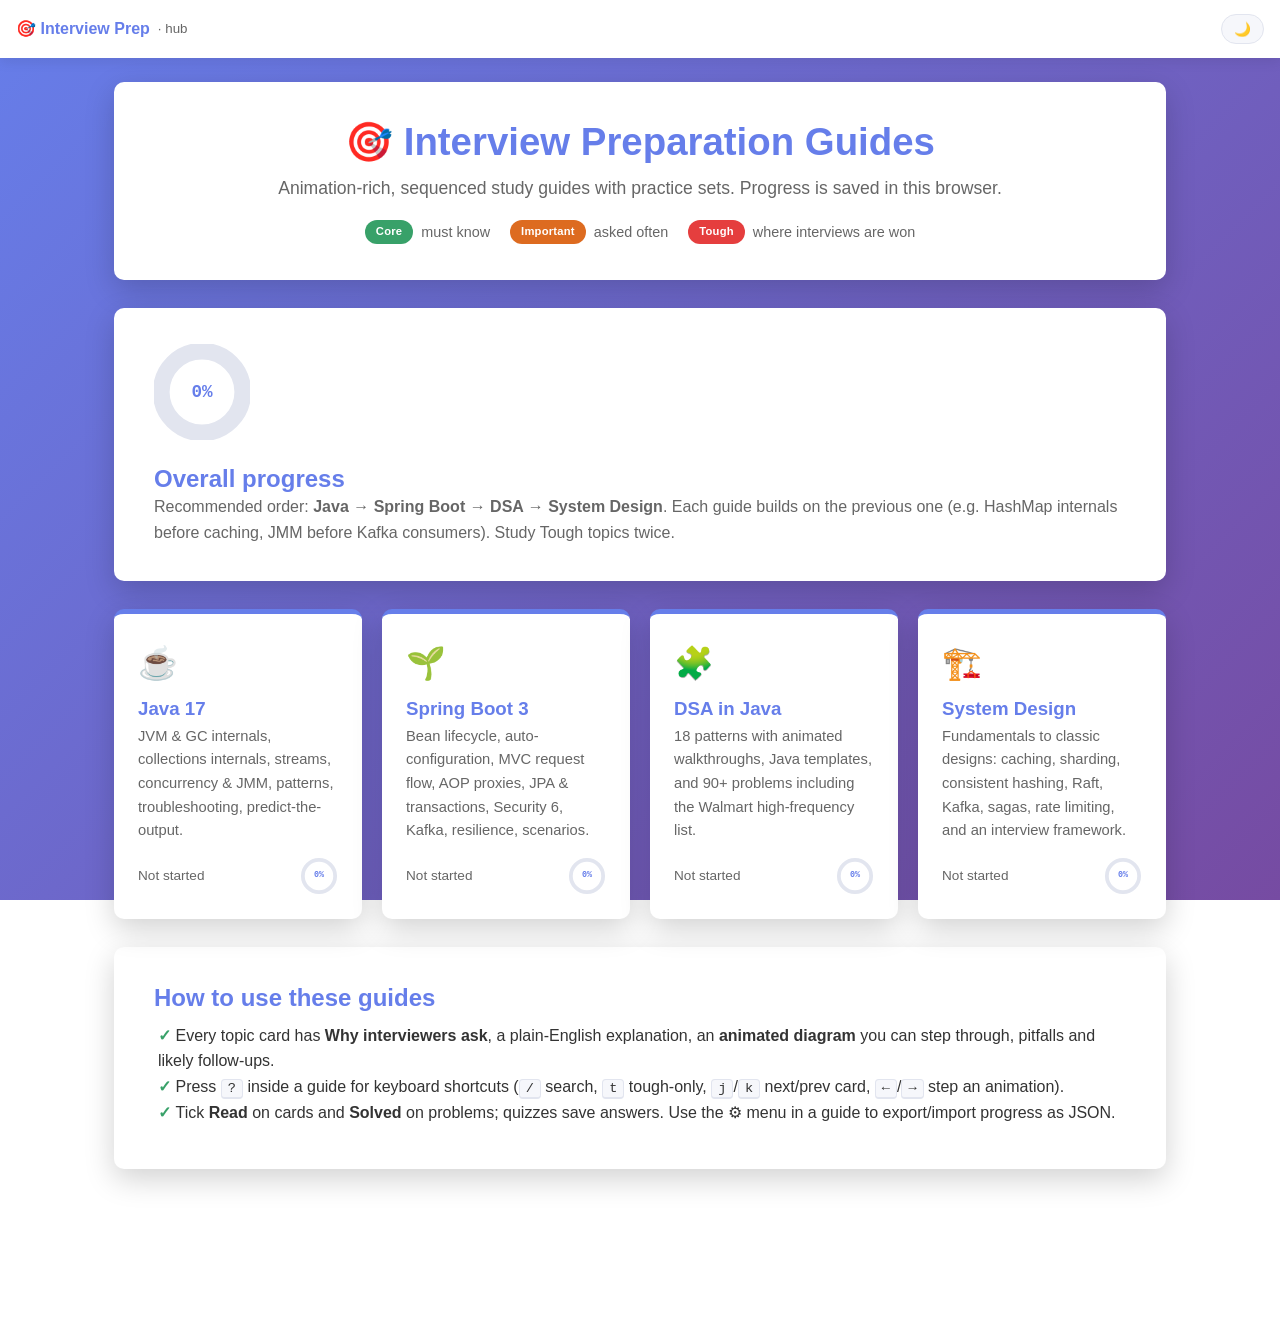
==== index.html @ 769eff04 "Add guide engine, design system, hub and Java skeleton Co-Authored-By: Claude Fable 5 <noreply@anthr" ====
<!DOCTYPE html>
<html lang="en">
<head>
<meta charset="UTF-8">
<meta name="viewport" content="width=device-width, initial-scale=1.0">
<title>Interview Prep Guides — Java · Spring Boot · DSA · System Design</title>
<link rel="icon" href="data:image/svg+xml,<svg xmlns='http://www.w3.org/2000/svg' viewBox='0 0 100 100'><text y='.9em' font-size='90'>🎯</text></svg>">
<link rel="stylesheet" href="assets/guide.css">
</head>
<body class="hub">
<header class="topbar">
  <a class="brand" href="index.html">🎯 Interview Prep <small>· hub</small></a>
  <span class="spacer"></span>
  <button id="theme-btn" class="tb-btn" type="button" aria-label="Toggle dark mode">🌙</button>
</header>

<main class="container">
  <header class="hero">
    <h1>🎯 Interview Preparation Guides</h1>
    <p>Animation-rich, sequenced study guides with practice sets. Progress is saved in this browser.</p>
    <div class="hero-meta">
      <span class="legend"><span class="badge badge-core">Core</span> must know</span>
      <span class="legend"><span class="badge badge-important">Important</span> asked often</span>
      <span class="legend"><span class="badge badge-tough">Tough</span> where interviews are won</span>
    </div>
  </header>

  <section class="panel">
    <div class="hub-overall">
      <div class="ring-wrap lg" id="overall"></div>
      <div>
        <h2 style="color:var(--brand)">Overall progress</h2>
        <p style="color:var(--muted)">Recommended order: <b>Java → Spring Boot → DSA → System Design</b>. Each guide builds on the previous one (e.g. HashMap internals before caching, JMM before Kafka consumers). Study Tough topics twice.</p>
      </div>
    </div>
  </section>

  <div class="hub-grid">
    <a class="hub-card" href="java.html" data-guide="java">
      <div class="icon">☕</div>
      <h3>Java 17</h3>
      <p>JVM &amp; GC internals, collections internals, streams, concurrency &amp; JMM, patterns, troubleshooting, predict-the-output.</p>
      <div class="hub-foot"><span class="stat">Not started</span><span class="ring-wrap"></span></div>
    </a>
    <a class="hub-card" href="spring-boot.html" data-guide="spring-boot">
      <div class="icon">🌱</div>
      <h3>Spring Boot 3</h3>
      <p>Bean lifecycle, auto-configuration, MVC request flow, AOP proxies, JPA &amp; transactions, Security 6, Kafka, resilience, scenarios.</p>
      <div class="hub-foot"><span class="stat">Not started</span><span class="ring-wrap"></span></div>
    </a>
    <a class="hub-card" href="dsa.html" data-guide="dsa">
      <div class="icon">🧩</div>
      <h3>DSA in Java</h3>
      <p>18 patterns with animated walkthroughs, Java templates, and 90+ problems including the Walmart high-frequency list.</p>
      <div class="hub-foot"><span class="stat">Not started</span><span class="ring-wrap"></span></div>
    </a>
    <a class="hub-card" href="system-design.html" data-guide="system-design">
      <div class="icon">🏗️</div>
      <h3>System Design</h3>
      <p>Fundamentals to classic designs: caching, sharding, consistent hashing, Raft, Kafka, sagas, rate limiting, and an interview framework.</p>
      <div class="hub-foot"><span class="stat">Not started</span><span class="ring-wrap"></span></div>
    </a>
  </div>

  <section class="panel" style="margin-top:28px">
    <h2 style="color:var(--brand);margin-bottom:10px">How to use these guides</h2>
    <ul class="pro-list">
      <li>Every topic card has <b>Why interviewers ask</b>, a plain-English explanation, an <b>animated diagram</b> you can step through, pitfalls and likely follow-ups.</li>
      <li>Press <kbd>?</kbd> inside a guide for keyboard shortcuts (<kbd>/</kbd> search, <kbd>t</kbd> tough-only, <kbd>j</kbd>/<kbd>k</kbd> next/prev card, <kbd>←</kbd>/<kbd>→</kbd> step an animation).</li>
      <li>Tick <b>Read</b> on cards and <b>Solved</b> on problems; quizzes save answers. Use the ⚙ menu in a guide to export/import progress as JSON.</li>
    </ul>
  </section>
</main>

<footer class="foot"><p>Built for focused interview prep · pure HTML/CSS/JS · no tracking</p></footer>
<script src="assets/highlight.js"></script>
<script src="assets/guide.js"></script>
</body>
</html>
---- assets/guide.css ----
/* ==========================================================================
   Interview Prep Guides — shared design system
   Tokens → layout → components → animation fx → dark mode → print
   ========================================================================== */

:root {
  --brand: #667eea;
  --brand2: #764ba2;
  --brand-soft: #f8f9ff;
  --brand-soft2: #eef0ff;
  --bg-grad: linear-gradient(135deg, #667eea 0%, #764ba2 100%);
  --card: #ffffff;
  --card-alt: #f6f7fb;
  --text: #333333;
  --muted: #666666;
  --rule: #e2e5ef;
  --code-bg: #1e1e2e;
  --code-text: #e6e6f0;
  --tough: #e53e3e;
  --tough-soft: #fff5f5;
  --important: #dd6b20;
  --important-soft: #fffaf0;
  --core: #38a169;
  --core-soft: #f0fff4;
  --info: #17a2b8;
  --info-soft: #e8f4f8;
  --warn: #b7791f;
  --warn-soft: #fffbea;
  --shadow: 0 10px 30px rgba(0, 0, 0, 0.18);
  --shadow-sm: 0 4px 12px rgba(0, 0, 0, 0.08);
  --radius: 10px;
  --sidebar-w: 270px;
  --topbar-h: 58px;
  --anim-ms: 350ms;
  --font: 'Segoe UI', -apple-system, BlinkMacSystemFont, Tahoma, Geneva, Verdana, sans-serif;
  --mono: 'JetBrains Mono', 'SF Mono', Menlo, Consolas, monospace;
}

html[data-theme="dark"] {
  --brand-soft: #262a40;
  --brand-soft2: #2d3150;
  --bg-grad: linear-gradient(135deg, #2b2f5a 0%, #3a2452 100%);
  --card: #1f2233;
  --card-alt: #262a3d;
  --text: #e6e6f0;
  --muted: #a8adc4;
  --rule: #363a52;
  --code-bg: #12131c;
  --tough-soft: #3a2224;
  --important-soft: #3a2d1e;
  --core-soft: #1e3328;
  --info-soft: #1d2f36;
  --warn-soft: #36301b;
  --shadow: 0 10px 30px rgba(0, 0, 0, 0.5);
  --shadow-sm: 0 4px 12px rgba(0, 0, 0, 0.35);
}

* { margin: 0; padding: 0; box-sizing: border-box; }
html { scroll-behavior: smooth; scroll-padding-top: calc(var(--topbar-h) + 16px); }
body {
  font-family: var(--font);
  background: var(--bg-grad);
  background-attachment: fixed;
  color: var(--text);
  line-height: 1.6;
  min-height: 100vh;
}
a { color: var(--brand); }
h1, h2, h3, h4 { line-height: 1.25; }
code, pre, kbd { font-family: var(--mono); }
button { font-family: inherit; cursor: pointer; }
:focus-visible { outline: 3px solid #ffc220; outline-offset: 2px; }

/* --------------------------------------------------------------------------
   Layout
   -------------------------------------------------------------------------- */
.topbar {
  position: fixed; inset: 0 0 auto 0; height: var(--topbar-h); z-index: 50;
  display: flex; align-items: center; gap: 10px; padding: 0 16px;
  background: var(--card); box-shadow: var(--shadow-sm);
}
.topbar .brand { display: flex; align-items: center; gap: 8px; font-weight: 700; color: var(--brand); text-decoration: none; white-space: nowrap; }
.topbar .brand small { color: var(--muted); font-weight: 500; }
.topbar .search { flex: 1; max-width: 420px; position: relative; }
.topbar .search input {
  width: 100%; padding: 8px 12px 8px 34px; border: 1px solid var(--rule); border-radius: 20px;
  background: var(--card-alt); color: var(--text); font-size: 0.95em;
}
.topbar .search::before { content: "🔍"; position: absolute; left: 11px; top: 7px; font-size: 0.9em; opacity: 0.7; }
.topbar .spacer { flex: 1; }
.tb-btn {
  border: 1px solid var(--rule); background: var(--card-alt); color: var(--text);
  padding: 6px 12px; border-radius: 20px; font-size: 0.85em; font-weight: 600; white-space: nowrap;
  transition: all .2s;
}
.tb-btn:hover { border-color: var(--brand); color: var(--brand); }
.tb-btn[aria-pressed="true"] { background: var(--brand); border-color: var(--brand); color: #fff; }
.tb-btn.tough[aria-pressed="true"] { background: var(--tough); border-color: var(--tough); }
.menu-btn { display: none; }

.sidebar {
  position: fixed; top: var(--topbar-h); left: 0; bottom: 0; width: var(--sidebar-w); z-index: 40;
  background: var(--card); border-right: 1px solid var(--rule); overflow-y: auto; padding: 16px 0 40px;
}
.toc h4 { padding: 6px 18px; font-size: .75em; letter-spacing: .08em; text-transform: uppercase; color: var(--muted); }
.toc ul { list-style: none; }
.toc > ul > li > a { font-weight: 600; }
.toc a {
  display: flex; align-items: center; gap: 8px; padding: 6px 18px; color: var(--text); text-decoration: none;
  font-size: .9em; border-left: 3px solid transparent; transition: all .15s;
}
.toc ul ul a { padding-left: 32px; font-size: .84em; color: var(--muted); }
.toc a:hover { background: var(--brand-soft); color: var(--brand); }
.toc a.active { border-left-color: var(--brand); color: var(--brand); background: var(--brand-soft); }
.toc a .dot { width: 7px; height: 7px; border-radius: 50%; background: var(--tough); flex: none; }
.toc a .tick { display: none; margin-left: auto; color: var(--core); font-size: .85em; }
.toc a.done .tick { display: inline; }
.toc a.done { text-decoration: line-through; opacity: .7; }

.container { max-width: 1100px; margin: 0 auto; padding: calc(var(--topbar-h) + 24px) 24px 60px; }
body.has-sidebar .container { margin-left: var(--sidebar-w); max-width: calc(1100px + var(--sidebar-w)); padding-left: 40px; }

header.hero, .section, .panel {
  background: var(--card); padding: 36px 40px; border-radius: var(--radius);
  margin-bottom: 28px; box-shadow: var(--shadow);
}
header.hero { text-align: center; }
header.hero h1 { color: var(--brand); font-size: 2.4em; margin-bottom: 8px; }
header.hero p { color: var(--muted); font-size: 1.1em; }
header.hero .hero-meta { display: flex; justify-content: center; gap: 20px; flex-wrap: wrap; margin-top: 18px; font-size: .9em; color: var(--muted); }
header.hero .legend { display: inline-flex; gap: 8px; align-items: center; }

.section > h2 { color: var(--brand); border-bottom: 3px solid var(--brand); padding-bottom: 12px; margin-bottom: 8px; font-size: 1.7em; display: flex; align-items: center; gap: 12px; flex-wrap: wrap; }
.section > h2 .count { margin-left: auto; font-size: .55em; font-weight: 500; color: var(--muted); }
.section > .intro { color: var(--muted); margin-bottom: 26px; font-size: 1.02em; }
.section-empty { display: none; color: var(--muted); font-style: italic; padding: 12px 0; }
.section.is-empty .section-empty { display: block; }

/* --------------------------------------------------------------------------
   Badges, notes, callouts, tables
   -------------------------------------------------------------------------- */
.badge { display: inline-block; padding: 3px 11px; border-radius: 20px; font-size: .78em; font-weight: 700; letter-spacing: .02em; white-space: nowrap; }
.badge-tough { background: var(--tough); color: #fff; }
.badge-important { background: var(--important); color: #fff; }
.badge-core { background: var(--core); color: #fff; }
.badge-concept { background: #e7f3ff; color: #0056b3; }
.badge-tool { background: #fff3cd; color: #856404; }
.badge-pattern { background: #e2e3e5; color: #383d41; }
.badge-code { background: #e9e3ff; color: #4b2ca3; }
.badge-easy { background: #d4f5e3; color: #1f7a4d; }
.badge-medium { background: #fdebc8; color: #8a5a00; }
.badge-hard { background: #fbd5d5; color: #b3261e; }
html[data-theme="dark"] .badge-concept { background: #1e3a5c; color: #9cc8ff; }
html[data-theme="dark"] .badge-tool { background: #4a3d12; color: #ffd870; }
html[data-theme="dark"] .badge-pattern { background: #3a3d45; color: #d0d3da; }
html[data-theme="dark"] .badge-code { background: #322a5a; color: #c9b8ff; }
html[data-theme="dark"] .badge-easy { background: #1e4030; color: #7fdcaa; }
html[data-theme="dark"] .badge-medium { background: #4a3a15; color: #ffcf70; }
html[data-theme="dark"] .badge-hard { background: #4a2020; color: #ff9a9a; }
.stars { color: #f6ad3c; letter-spacing: 1px; font-size: .85em; }
.stars .off { color: var(--rule); }

.example, .note, .why, .pitfalls, .followups, .explain {
  padding: 14px 16px; margin: 16px 0; border-radius: 6px; border-left: 4px solid var(--info); background: var(--info-soft);
}
.example strong { color: var(--info); }
.why { border-left-color: var(--brand2); background: var(--brand-soft); }
.why b { color: var(--brand2); }
.note-version { border-left-color: var(--warn); background: var(--warn-soft); }
.note-next { border-left-color: var(--core); background: var(--core-soft); }
.pitfalls { border-left-color: var(--tough); background: var(--tough-soft); }
.followups { border-left-color: var(--important); background: var(--important-soft); }
.pitfalls h4, .followups h4, .note h4 { margin-bottom: 6px; font-size: .95em; }
.pitfalls ul, .followups ul, .note ul, .example ul, .explanation ul { padding-left: 22px; margin: 6px 0; }
.explanation { color: var(--text); font-size: 1.03em; line-height: 1.75; margin: 12px 0; }
.explanation p + p { margin-top: 10px; }
.analogy { font-style: italic; color: var(--muted); }
.kv { display: grid; grid-template-columns: max-content 1fr; gap: 6px 14px; margin: 12px 0; font-size: .95em; }
.kv b { color: var(--brand); }

.pro-list, .con-list { list-style: none; padding-left: 4px; margin: 8px 0; }
.pro-list li::before { content: "✓ "; color: var(--core); font-weight: 700; }
.con-list li::before { content: "✗ "; color: var(--tough); font-weight: 700; }
.pros { color: var(--core); font-weight: 700; margin-top: 10px; }
.cons { color: var(--tough); font-weight: 700; margin-top: 10px; }

.tools-comparison { margin: 16px 0; overflow-x: auto; }
.tools-comparison table, table.cmp { width: 100%; border-collapse: collapse; font-size: .93em; }
.tools-comparison th, table.cmp th { background: var(--brand); color: #fff; padding: 10px 12px; text-align: left; font-weight: 600; }
.tools-comparison td, table.cmp td { padding: 9px 12px; border-bottom: 1px solid var(--rule); vertical-align: top; }
.tools-comparison tr:hover td, table.cmp tr:hover td { background: var(--brand-soft); }
table.cmp code, .tools-comparison code { font-size: .9em; background: var(--card-alt); padding: 1px 5px; border-radius: 3px; }

kbd { background: var(--card-alt); border: 1px solid var(--rule); border-bottom-width: 2px; border-radius: 4px; padding: 1px 6px; font-size: .85em; }
p code, li code, td code, .explanation code { background: var(--card-alt); padding: 1px 5px; border-radius: 3px; font-size: .9em; }

/* --------------------------------------------------------------------------
   Term card v2
   -------------------------------------------------------------------------- */
.term-card {
  margin-bottom: 18px; border-left: 4px solid var(--brand); background: var(--brand-soft);
  border-radius: 6px; transition: box-shadow .25s, background .25s;
}
.term-card:hover { box-shadow: 0 5px 15px rgba(102, 126, 234, .15); }
.term-card[data-level="tough"] { border-left: 5px solid var(--tough); }
.term-card[data-level="tough"] > .term-head { background: linear-gradient(90deg, var(--tough-soft), transparent 60%); }
.term-card[data-level="important"] { border-left-color: var(--important); }
.term-head {
  display: flex; align-items: center; gap: 10px; flex-wrap: wrap; padding: 16px 20px; cursor: pointer; user-select: none;
  border-radius: 0 6px 6px 0;
}
.term-head h3 { color: var(--brand); font-size: 1.15em; margin-right: auto; }
.term-card[data-level="tough"] .term-head h3 { color: var(--tough); }
.term-head .toggle { font-size: 1.2em; color: var(--brand); transition: transform var(--anim-ms); }
.term-card.open .term-head .toggle { transform: rotate(180deg); }
.term-head .done { display: inline-flex; align-items: center; gap: 5px; font-size: .8em; color: var(--muted); cursor: pointer; }
.term-body { max-height: 0; overflow: hidden; transition: max-height var(--anim-ms) ease; }
.term-card.open .term-body { overflow: visible; }
.term-body > .inner { padding: 4px 22px 22px; }
.term-card.is-hidden { display: none; }

/* --------------------------------------------------------------------------
   Code blocks + highlighting
   -------------------------------------------------------------------------- */
pre.code {
  position: relative; background: var(--code-bg); color: var(--code-text); padding: 16px 18px; border-radius: 8px;
  overflow-x: auto; font-size: .87em; line-height: 1.55; margin: 14px 0; tab-size: 4;
}
pre.code code { font-family: var(--mono); }
pre.code .copy {
  position: absolute; top: 8px; right: 8px; background: rgba(255, 255, 255, .1); color: #ccd; border: 0; border-radius: 4px;
  padding: 3px 9px; font-size: .78em; opacity: 0; transition: opacity .2s;
}
pre.code:hover .copy, pre.code .copy:focus { opacity: 1; }
pre.code .copy.ok { background: var(--core); color: #fff; }
.tk-kw { color: #c792ea; font-weight: 600; }
.tk-ty { color: #82aaff; }
.tk-str { color: #c3e88d; }
.tk-cm { color: #7a7f9a; font-style: italic; }
.tk-an { color: #ffcb6b; }
.tk-num { color: #f78c6c; }
.tk-fn { color: #82d9f5; }
pre.code mark { background: #4b3a13; color: #ffd166; padding: 0 3px; border-radius: 2px; }
pre.code .ln { display: block; padding: 0 6px; margin: 0 -6px; border-left: 3px solid transparent; transition: background .25s; }
pre.code .ln.is-active { background: rgba(102, 126, 234, .25); border-left-color: var(--brand); }
pre.code .ln.is-dim { opacity: .45; }

/* --------------------------------------------------------------------------
   Animation figure
   -------------------------------------------------------------------------- */
.anim { margin: 18px 0; background: var(--card-alt); border: 1px solid var(--rule); border-radius: 8px; overflow: hidden; }
.anim:focus-within, .anim:focus { border-color: var(--brand); }
.anim svg { display: block; width: 100%; height: auto; max-height: 460px; }
.anim svg text { font-family: var(--font); fill: var(--text); }
.anim svg .lbl-light { fill: #fff; }
.anim svg .lbl-muted { fill: var(--muted); }
.anim svg .box { fill: var(--brand); stroke: none; }
.anim svg .box2 { fill: var(--brand2); }
.anim svg .box-ok { fill: #28a745; }
.anim svg .box-bad { fill: #dc3545; }
.anim svg .box-warn { fill: #f0ad1e; }
.anim svg .box-off { fill: #bfc4d6; }
.anim svg .wire { stroke: var(--muted); stroke-width: 2; fill: none; }
.anim svg .wire-ok { stroke: #28a745; stroke-width: 2.5; fill: none; }
.anim svg .wire-bad { stroke: #dc3545; stroke-width: 2.5; fill: none; }
.anim svg .wire-brand { stroke: var(--brand); stroke-width: 2.5; fill: none; }
.anim svg .cell { fill: var(--card); stroke: var(--muted); stroke-width: 1.5; }
.anim svg .cell-hi { fill: #ffe9a8; stroke: #d9a300; stroke-width: 2; }
.anim svg .cell-ok { fill: #c9f2d9; stroke: #28a745; stroke-width: 2; }
.anim svg .cell-bad { fill: #f9d0d0; stroke: #dc3545; stroke-width: 2; }
html[data-theme="dark"] .anim svg .cell-hi { fill: #5a4a10; }
html[data-theme="dark"] .anim svg .cell-ok { fill: #1f4a30; }
html[data-theme="dark"] .anim svg .cell-bad { fill: #4a2020; }

.anim [data-step] { transition: opacity var(--anim-ms) ease, transform var(--anim-ms) ease; }
.anim [data-step].is-off { opacity: 0; pointer-events: none; }
.anim [data-step].is-on { opacity: 1; }
.anim [data-fx="slide-x"].is-off { transform: translateX(-24px); }
.anim [data-fx="slide-y"].is-off { transform: translateY(-16px); }
.anim [data-fx="pulse"].is-on { animation: anim-pulse .9s ease-in-out 2; transform-box: fill-box; transform-origin: center; }
.anim [data-fx="highlight"].is-on { animation: anim-flash 1.2s ease-in-out 1; }
.anim [data-fx="draw"] { stroke-dasharray: 1000; stroke-dashoffset: 1000; transition: stroke-dashoffset .8s ease, opacity .1s; }
.anim [data-fx="draw"].is-on { stroke-dashoffset: 0; }
.anim [data-move] { transition: transform .55s cubic-bezier(.4, 0, .2, 1); }
@keyframes anim-pulse { 0%, 100% { transform: scale(1); } 50% { transform: scale(1.08); } }
@keyframes anim-flash { 0%, 100% { filter: none; } 30%, 70% { filter: drop-shadow(0 0 8px #ffc220); } }

.anim-captions { padding: 10px 16px 4px; min-height: 44px; font-size: .95em; }
.anim-captions p { display: none; margin: 0; }
.anim-captions p.is-on { display: block; animation: cap-in .3s ease; }
@keyframes cap-in { from { opacity: 0; transform: translateY(4px); } to { opacity: 1; transform: none; } }
.anim-controls { display: flex; align-items: center; gap: 6px; padding: 8px 12px 12px; flex-wrap: wrap; }
.anim-controls button {
  border: 1px solid var(--rule); background: var(--card); color: var(--text); border-radius: 6px; padding: 4px 10px; font-size: .9em;
  transition: all .15s;
}
.anim-controls button:hover { border-color: var(--brand); color: var(--brand); }
.anim-controls button.play { background: var(--brand); color: #fff; border-color: var(--brand); min-width: 60px; }
.anim-controls .stepinfo { font-size: .8em; color: var(--muted); margin-left: auto; font-family: var(--mono); }
.anim-controls select { border: 1px solid var(--rule); background: var(--card); color: var(--text); border-radius: 6px; padding: 3px 6px; font-size: .85em; }
.anim-controls .bar { flex-basis: 100%; height: 4px; background: var(--rule); border-radius: 2px; overflow: hidden; }
.anim-controls .bar i { display: block; height: 100%; background: var(--brand); width: 0; transition: width .3s; }
.anim-title { padding: 10px 16px 0; font-weight: 600; color: var(--brand); font-size: .9em; }

/* --------------------------------------------------------------------------
   Code walkthrough
   -------------------------------------------------------------------------- */
.walk { margin: 18px 0; border: 1px solid var(--rule); border-radius: 8px; background: var(--card-alt); overflow: hidden; }
.walk-grid { display: grid; grid-template-columns: minmax(0, 3fr) minmax(200px, 2fr); gap: 0; }
.walk-grid.no-state { grid-template-columns: 1fr; }
.walk pre.code { margin: 0; border-radius: 0; max-height: 440px; overflow: auto; }
.walk-state { padding: 14px; border-left: 1px solid var(--rule); font-size: .85em; overflow: auto; }
.walk-state h5 { font-size: .75em; text-transform: uppercase; letter-spacing: .08em; color: var(--muted); margin: 6px 0 4px; }
.walk-state .stack { display: flex; flex-direction: column-reverse; gap: 3px; }
.walk-state .stack span, .walk-state .heap span { display: inline-block; background: var(--card); border: 1px solid var(--rule); border-radius: 4px; padding: 3px 8px; font-family: var(--mono); }
.walk-state .stack span:last-child { border-color: var(--brand); background: var(--brand-soft); }
.walk-state .heap { display: flex; flex-wrap: wrap; gap: 5px; }
.walk-state .heap span b { color: var(--brand); font-weight: 600; }
.walk-state .heap span.changed { animation: chip-pulse .8s ease; border-color: var(--important); }
@keyframes chip-pulse { 0% { background: var(--important-soft); transform: scale(1.06); } 100% { background: var(--card); transform: none; } }
.walk-state table.grid { border-collapse: collapse; margin-top: 4px; }
.walk-state table.grid td { border: 1px solid var(--rule); min-width: 26px; height: 26px; text-align: center; font-family: var(--mono); font-size: .85em; }
.walk-state table.grid td.hi { background: #ffe9a8; color: #333; font-weight: 700; }
.walk-state table.grid td.ok { background: #c9f2d9; color: #333; }
.walk-state .msg { color: var(--muted); font-style: italic; }
.walk-steps { display: none; }
.walk .anim-captions { border-top: 1px solid var(--rule); }

/* --------------------------------------------------------------------------
   Quiz
   -------------------------------------------------------------------------- */
.quiz { margin: 26px 0 8px; padding: 22px 24px; background: var(--card-alt); border: 1px solid var(--rule); border-radius: var(--radius); }
.quiz-head { display: flex; align-items: center; gap: 12px; flex-wrap: wrap; margin-bottom: 14px; }
.quiz-head h3 { color: var(--brand); font-size: 1.15em; margin-right: auto; }
.score { font-family: var(--mono); font-size: .85em; background: var(--brand); color: #fff; padding: 3px 10px; border-radius: 12px; }
.q { padding: 14px 0; border-top: 1px solid var(--rule); }
.q-text { font-weight: 600; margin-bottom: 8px; }
.q label { display: flex; gap: 10px; align-items: flex-start; padding: 7px 10px; border-radius: 6px; cursor: pointer; transition: background .15s; margin: 2px 0; }
.q label:hover { background: var(--brand-soft); }
.q input { margin-top: 5px; }
.q.locked label { cursor: default; }
.q label.is-correct { background: var(--core-soft); outline: 2px solid var(--core); animation: pop .35s ease; }
.q label.is-wrong { background: var(--tough-soft); outline: 2px solid var(--tough); animation: shake .4s ease; }
.q-explain { display: none; margin-top: 10px; padding: 12px 14px; background: var(--card); border-left: 4px solid var(--core); border-radius: 6px; font-size: .95em; }
.q.locked .q-explain { display: block; animation: cap-in .3s ease; }
@keyframes pop { 0% { transform: scale(.97); } 60% { transform: scale(1.02); } 100% { transform: none; } }
@keyframes shake { 0%, 100% { transform: translateX(0); } 25% { transform: translateX(-5px); } 75% { transform: translateX(5px); } }
.quiz-foot { display: flex; align-items: center; gap: 12px; margin-top: 12px; }
.btn { border: 1px solid var(--brand); background: transparent; color: var(--brand); padding: 6px 14px; border-radius: 20px; font-size: .85em; font-weight: 600; transition: all .15s; }
.btn:hover { background: var(--brand); color: #fff; }
.btn.solid { background: var(--brand); color: #fff; }

/* --------------------------------------------------------------------------
   Problem card
   -------------------------------------------------------------------------- */
.problem { margin-bottom: 18px; border: 1px solid var(--rule); border-left: 4px solid var(--brand2); border-radius: 6px; background: var(--card); }
.problem[data-level="tough"], .problem[data-diff="hard"] { border-left-color: var(--tough); }
.problem > header { display: flex; align-items: center; gap: 10px; flex-wrap: wrap; padding: 14px 18px; cursor: pointer; }
.problem > header h4 { font-size: 1.05em; color: var(--brand2); margin-right: auto; }
.problem > header .hifreq { color: #f6ad3c; font-size: .9em; }
.problem > header .toggle { color: var(--muted); transition: transform var(--anim-ms); }
.problem.open > header .toggle { transform: rotate(180deg); }
.problem .pbody { display: none; padding: 0 18px 18px; }
.problem.open .pbody { display: block; animation: cap-in .25s ease; }
.problem .meta { display: flex; gap: 14px; flex-wrap: wrap; font-size: .85em; color: var(--muted); margin: 8px 0 12px; }
.problem .meta b { color: var(--text); }
.problem .lc { font-size: .85em; }
.problem details { margin: 8px 0; border: 1px solid var(--rule); border-radius: 6px; background: var(--card-alt); }
.problem details summary { padding: 8px 12px; cursor: pointer; font-weight: 600; color: var(--brand); list-style: none; }
.problem details summary::before { content: "▸ "; }
.problem details[open] summary::before { content: "▾ "; }
.problem details > div { padding: 4px 14px 12px; }
.problem details.solution summary { color: var(--core); }
.problem .done { display: inline-flex; gap: 5px; align-items: center; font-size: .85em; color: var(--muted); }
.problem.is-hidden { display: none; }

/* --------------------------------------------------------------------------
   Progress ring, reveal, misc UI
   -------------------------------------------------------------------------- */
.ring { width: 38px; height: 38px; transform: rotate(-90deg); }
.ring circle { fill: none; stroke-width: 4; }
.ring .track { stroke: var(--rule); }
.ring .fill { stroke: var(--brand); stroke-linecap: round; transition: stroke-dashoffset .8s ease; }
.ring-wrap { position: relative; display: inline-flex; align-items: center; justify-content: center; }
.ring-wrap .pct { position: absolute; font-size: .62em; font-weight: 700; color: var(--brand); font-family: var(--mono); }
.ring-wrap.lg .ring { width: 96px; height: 96px; }
.ring-wrap.lg .ring circle { stroke-width: 7; }
.ring-wrap.lg .pct { font-size: 1.1em; }

.reveal { opacity: 0; transform: translateY(16px); transition: opacity .5s ease, transform .5s ease; }
.reveal.in { opacity: 1; transform: none; }
.badge-tough.flash { animation: badge-pulse .9s ease 1; }
@keyframes badge-pulse { 0%, 100% { transform: scale(1); } 50% { transform: scale(1.18); box-shadow: 0 0 0 6px rgba(229, 62, 62, .25); } }

.back-to-top {
  position: fixed; bottom: 22px; right: 22px; width: 46px; height: 46px; border-radius: 50%; background: var(--brand); color: #fff;
  display: none; align-items: center; justify-content: center; font-size: 1.3em; box-shadow: var(--shadow-sm); z-index: 45; border: 0;
  transition: transform .2s, background .2s;
}
.back-to-top.show { display: flex; }
.back-to-top:hover { background: var(--brand2); transform: translateY(-4px); }

.filter-chips { display: flex; gap: 8px; flex-wrap: wrap; margin: 4px 0 0; }
.chip { border: 1px solid var(--rule); background: var(--card); color: var(--muted); padding: 4px 12px; border-radius: 20px; font-size: .8em; font-weight: 600; }
.chip[aria-pressed="true"] { background: var(--brand); color: #fff; border-color: var(--brand); }
.chip[data-level="tough"][aria-pressed="true"] { background: var(--tough); border-color: var(--tough); }

.shortcuts-sheet { position: fixed; inset: 0; background: rgba(0, 0, 0, .55); z-index: 100; display: none; align-items: center; justify-content: center; }
.shortcuts-sheet.show { display: flex; }
.shortcuts-sheet .panel { max-width: 420px; width: 92%; margin: 0; }
.shortcuts-sheet table { width: 100%; border-collapse: collapse; }
.shortcuts-sheet td { padding: 6px 4px; border-bottom: 1px solid var(--rule); }

.settings-menu { position: relative; }
.settings-menu .dropdown { display: none; position: absolute; right: 0; top: 40px; background: var(--card); border: 1px solid var(--rule); border-radius: 8px; box-shadow: var(--shadow); min-width: 200px; padding: 6px; z-index: 60; }
.settings-menu.open .dropdown { display: block; }
.settings-menu .dropdown button { display: block; width: 100%; text-align: left; background: none; border: 0; padding: 8px 10px; border-radius: 6px; color: var(--text); font-size: .9em; }
.settings-menu .dropdown button:hover { background: var(--brand-soft); }

.tabs { display: flex; gap: 6px; border-bottom: 2px solid var(--rule); margin-bottom: 18px; flex-wrap: wrap; }
.tabs button { background: none; border: 0; padding: 10px 16px; font-weight: 600; color: var(--muted); border-bottom: 3px solid transparent; margin-bottom: -2px; }
.tabs button[aria-selected="true"] { color: var(--brand); border-bottom-color: var(--brand); }
.tab-panel { display: none; }
.tab-panel.active { display: block; }

.timeline { list-style: none; border-left: 3px solid var(--brand); margin: 14px 0 14px 8px; padding-left: 20px; }
.timeline li { position: relative; margin-bottom: 12px; }
.timeline li::before { content: ""; position: absolute; left: -27px; top: 6px; width: 11px; height: 11px; border-radius: 50%; background: var(--brand); border: 2px solid var(--card); }
.timeline li b { color: var(--brand); }

.grid-2 { display: grid; grid-template-columns: 1fr 1fr; gap: 16px; }
.grid-3 { display: grid; grid-template-columns: repeat(3, 1fr); gap: 16px; }
.mini { background: var(--card-alt); border: 1px solid var(--rule); border-radius: 8px; padding: 14px 16px; }
.mini h4 { color: var(--brand); margin-bottom: 6px; }

footer.foot { text-align: center; padding: 20px; color: #fff; opacity: .9; }
footer.foot a { color: #fff; }

/* --------------------------------------------------------------------------
   Hub (index)
   -------------------------------------------------------------------------- */
.hub-grid { display: grid; grid-template-columns: repeat(auto-fit, minmax(240px, 1fr)); gap: 20px; }
.hub-card { display: block; text-decoration: none; color: var(--text); background: var(--card); border-radius: var(--radius); padding: 24px; box-shadow: var(--shadow); transition: transform .2s, box-shadow .2s; border-top: 5px solid var(--brand); }
.hub-card:hover { transform: translateY(-4px); }
.hub-card .icon { font-size: 2em; }
.hub-card h3 { color: var(--brand); margin: 8px 0 4px; }
.hub-card p { color: var(--muted); font-size: .92em; min-height: 3.6em; }
.hub-card .hub-foot { display: flex; align-items: center; justify-content: space-between; margin-top: 14px; font-size: .85em; color: var(--muted); }
.hub-overall { display: flex; align-items: center; gap: 24px; flex-wrap: wrap; }

/* --------------------------------------------------------------------------
   Responsive
   -------------------------------------------------------------------------- */
@media (max-width: 960px) {
  .sidebar { transform: translateX(-100%); transition: transform .25s; box-shadow: var(--shadow); }
  body.sidebar-open .sidebar { transform: none; }
  body.has-sidebar .container { margin-left: 0; padding-left: 16px; max-width: 1100px; }
  .menu-btn { display: inline-block; }
  .topbar .search { max-width: none; }
  .walk-grid { grid-template-columns: 1fr; }
  .walk-state { border-left: 0; border-top: 1px solid var(--rule); }
  .grid-2, .grid-3 { grid-template-columns: 1fr; }
}
@media (max-width: 640px) {
  .container { padding-left: 10px; padding-right: 10px; }
  header.hero, .section, .panel { padding: 20px 16px; }
  header.hero h1 { font-size: 1.7em; }
  .term-head { padding: 12px 14px; }
  .term-body > .inner { padding: 4px 14px 16px; }
  .topbar .brand small, .tb-btn .txt { display: none; }
  .tools-comparison { font-size: .85em; }
}

/* --------------------------------------------------------------------------
   Reduced motion
   -------------------------------------------------------------------------- */
@media (prefers-reduced-motion: reduce) {
  html { scroll-behavior: auto; }
  *, *::before, *::after { animation-duration: 0s !important; transition-duration: 0s !important; }
  .reveal { opacity: 1; transform: none; }
}
html[data-motion="reduce"] *, html[data-motion="reduce"] *::before, html[data-motion="reduce"] *::after { animation-duration: 0s !important; transition-duration: 0s !important; }

/* --------------------------------------------------------------------------
   Print
   -------------------------------------------------------------------------- */
@media print {
  body { background: #fff; color: #000; }
  .topbar, .sidebar, .back-to-top, .anim-controls, .copy, .filter-chips, .quiz-foot, .shortcuts-sheet, .term-head .done, .problem .done { display: none !important; }
  body.has-sidebar .container { margin-left: 0; padding-top: 0; }
  header.hero, .section, .panel { box-shadow: none; border: 1px solid #ccc; break-inside: avoid; }
  .term-card, .problem, .q { break-inside: avoid; }
  .term-card.is-hidden, .problem.is-hidden { display: block !important; }
  .term-body { max-height: none !important; overflow: visible !important; }
  .problem .pbody { display: block !important; }
  .problem details { display: block; } .problem details > div { display: block; }
  .anim [data-step] { opacity: 1 !important; transform: none !important; }
  .anim [data-step].print-hide { display: none; }
  .anim-captions p { display: block !important; }
  .q-explain { display: block !important; }
  .q label { page-break-inside: avoid; }
  .q label.answer { outline: 2px solid #38a169; }
  .reveal { opacity: 1; transform: none; }
  pre.code { white-space: pre-wrap; word-break: break-word; background: #f4f4f8; color: #111; border: 1px solid #ccc; }
  .tk-kw { color: #7a1fa2; } .tk-ty { color: #1a55c4; } .tk-str { color: #2e7d32; } .tk-cm { color: #777; } .tk-an { color: #b26a00; } .tk-num { color: #c2410c; }
}
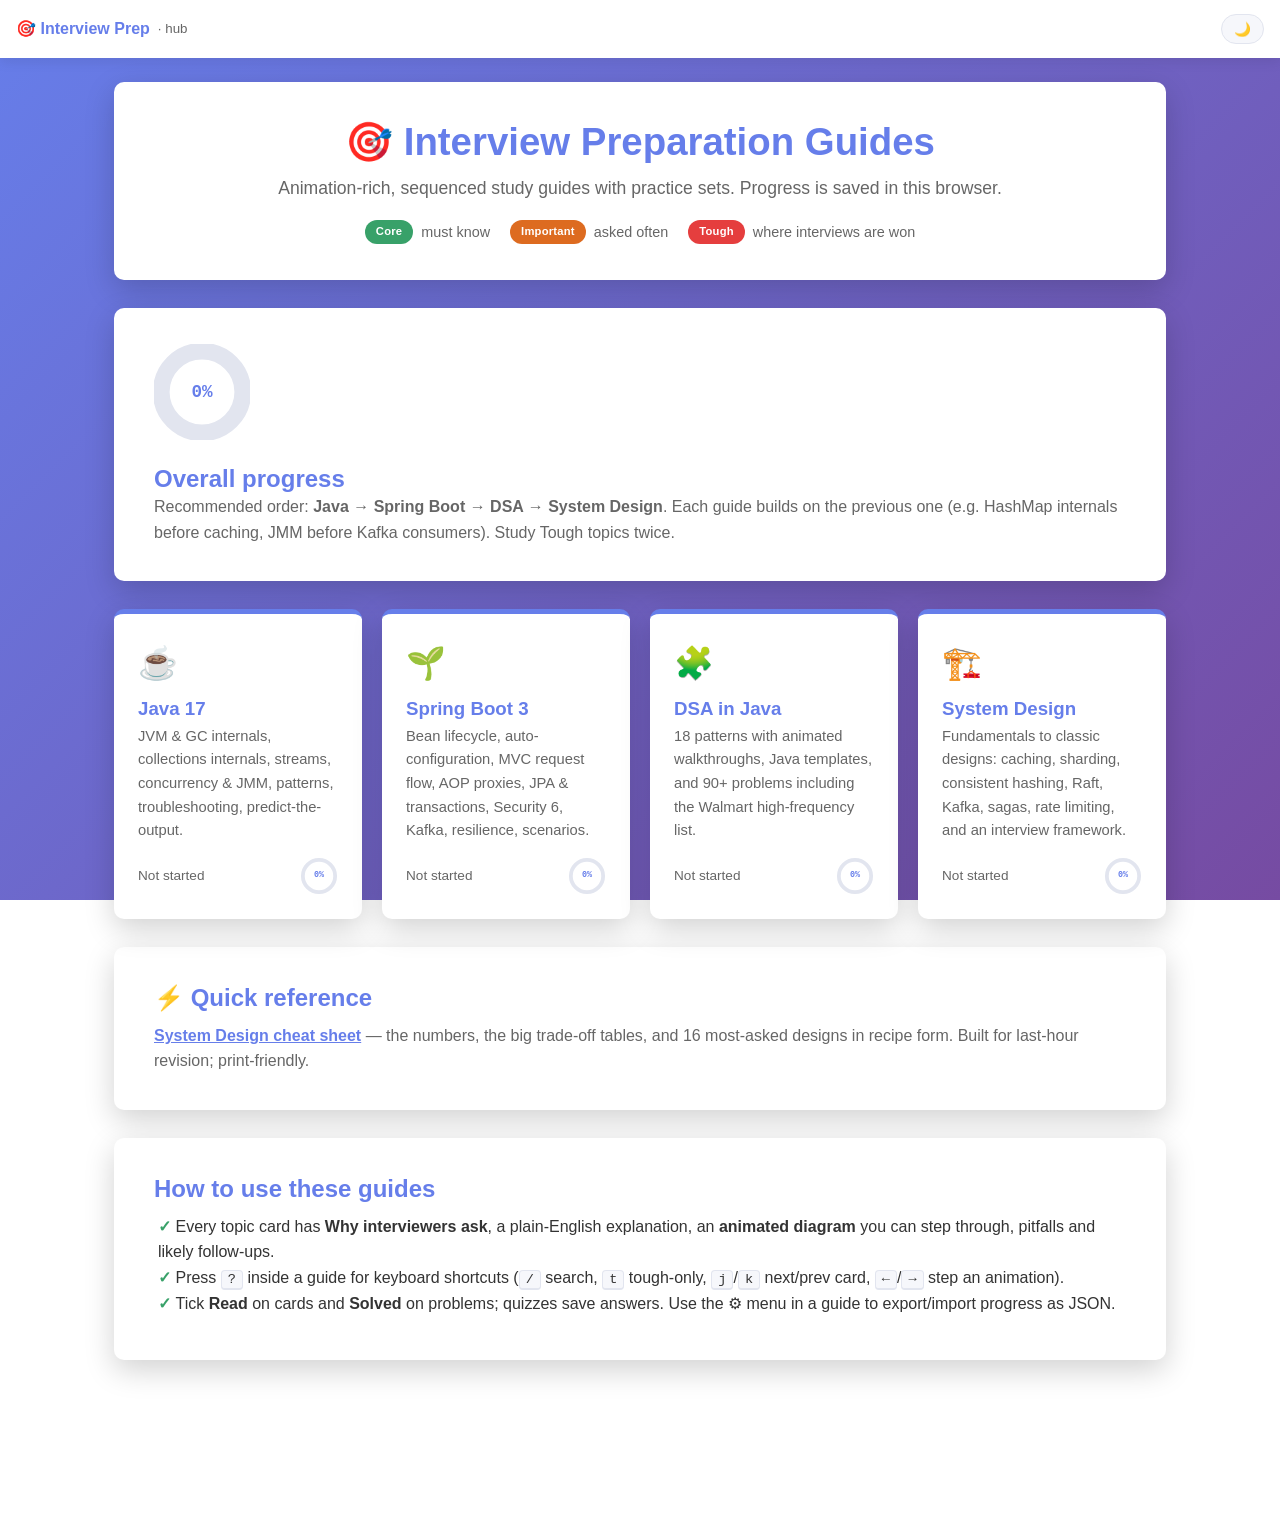
==== commit ad4a54fe: "Add System Design quick-reference cheat sheet - system-design-quickref.html: latency/capacity number" ====
--- a/index.html
+++ b/index.html
@@ -63,6 +63,11 @@
   </div>
 
   <section class="panel" style="margin-top:28px">
+    <h2 style="color:var(--brand);margin-bottom:10px">⚡ Quick reference</h2>
+    <p style="color:var(--muted)"><a href="system-design-quickref.html"><b>System Design cheat sheet</b></a> — the numbers, the big trade-off tables, and 16 most-asked designs in recipe form. Built for last-hour revision; print-friendly.</p>
+  </section>
+
+  <section class="panel" style="margin-top:28px">
     <h2 style="color:var(--brand);margin-bottom:10px">How to use these guides</h2>
     <ul class="pro-list">
       <li>Every topic card has <b>Why interviewers ask</b>, a plain-English explanation, an <b>animated diagram</b> you can step through, pitfalls and likely follow-ups.</li>
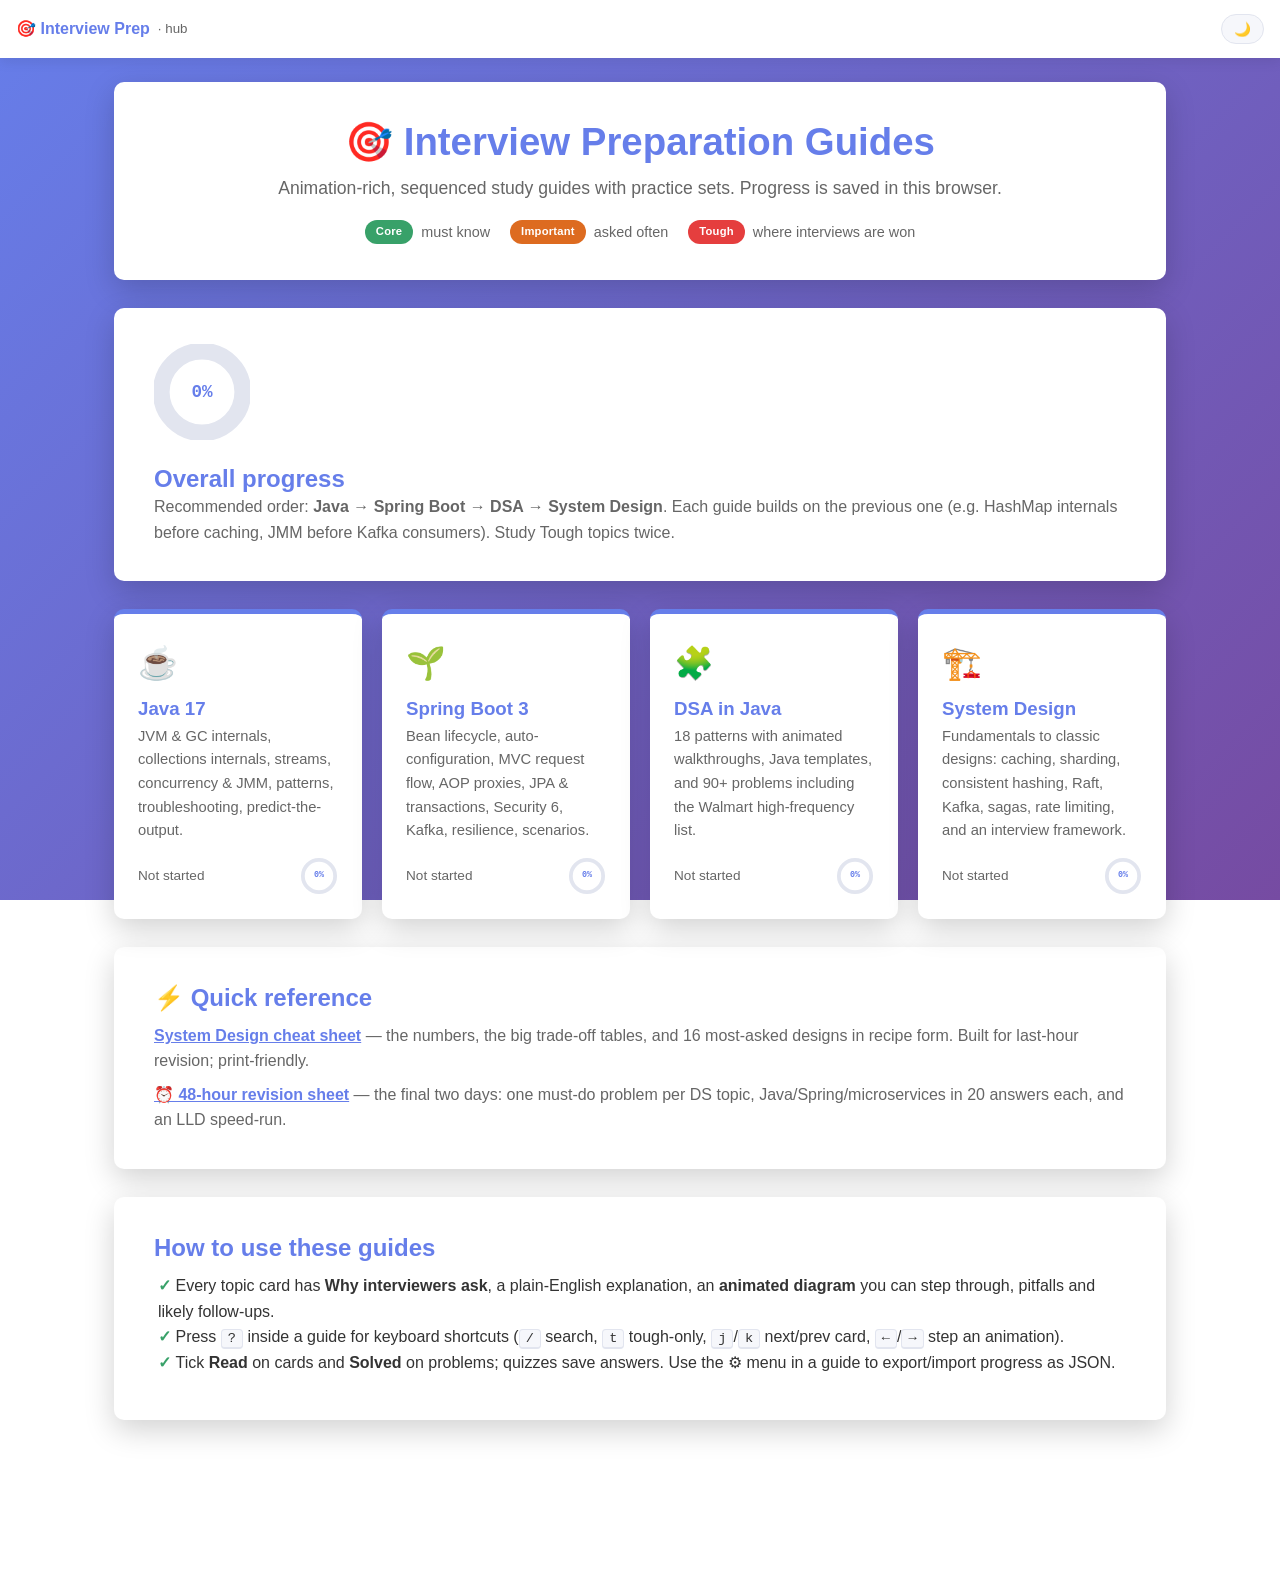
==== commit f855cd35: "Add 48-hour revision sheet - final-revision.html: 48-hour plan, one must-do problem per DS topic (12" ====
--- a/index.html
+++ b/index.html
@@ -65,6 +65,7 @@
   <section class="panel" style="margin-top:28px">
     <h2 style="color:var(--brand);margin-bottom:10px">⚡ Quick reference</h2>
     <p style="color:var(--muted)"><a href="system-design-quickref.html"><b>System Design cheat sheet</b></a> — the numbers, the big trade-off tables, and 16 most-asked designs in recipe form. Built for last-hour revision; print-friendly.</p>
+    <p style="color:var(--muted);margin-top:8px"><a href="final-revision.html"><b>⏰ 48-hour revision sheet</b></a> — the final two days: one must-do problem per DS topic, Java/Spring/microservices in 20 answers each, and an LLD speed-run.</p>
   </section>
 
   <section class="panel" style="margin-top:28px">
